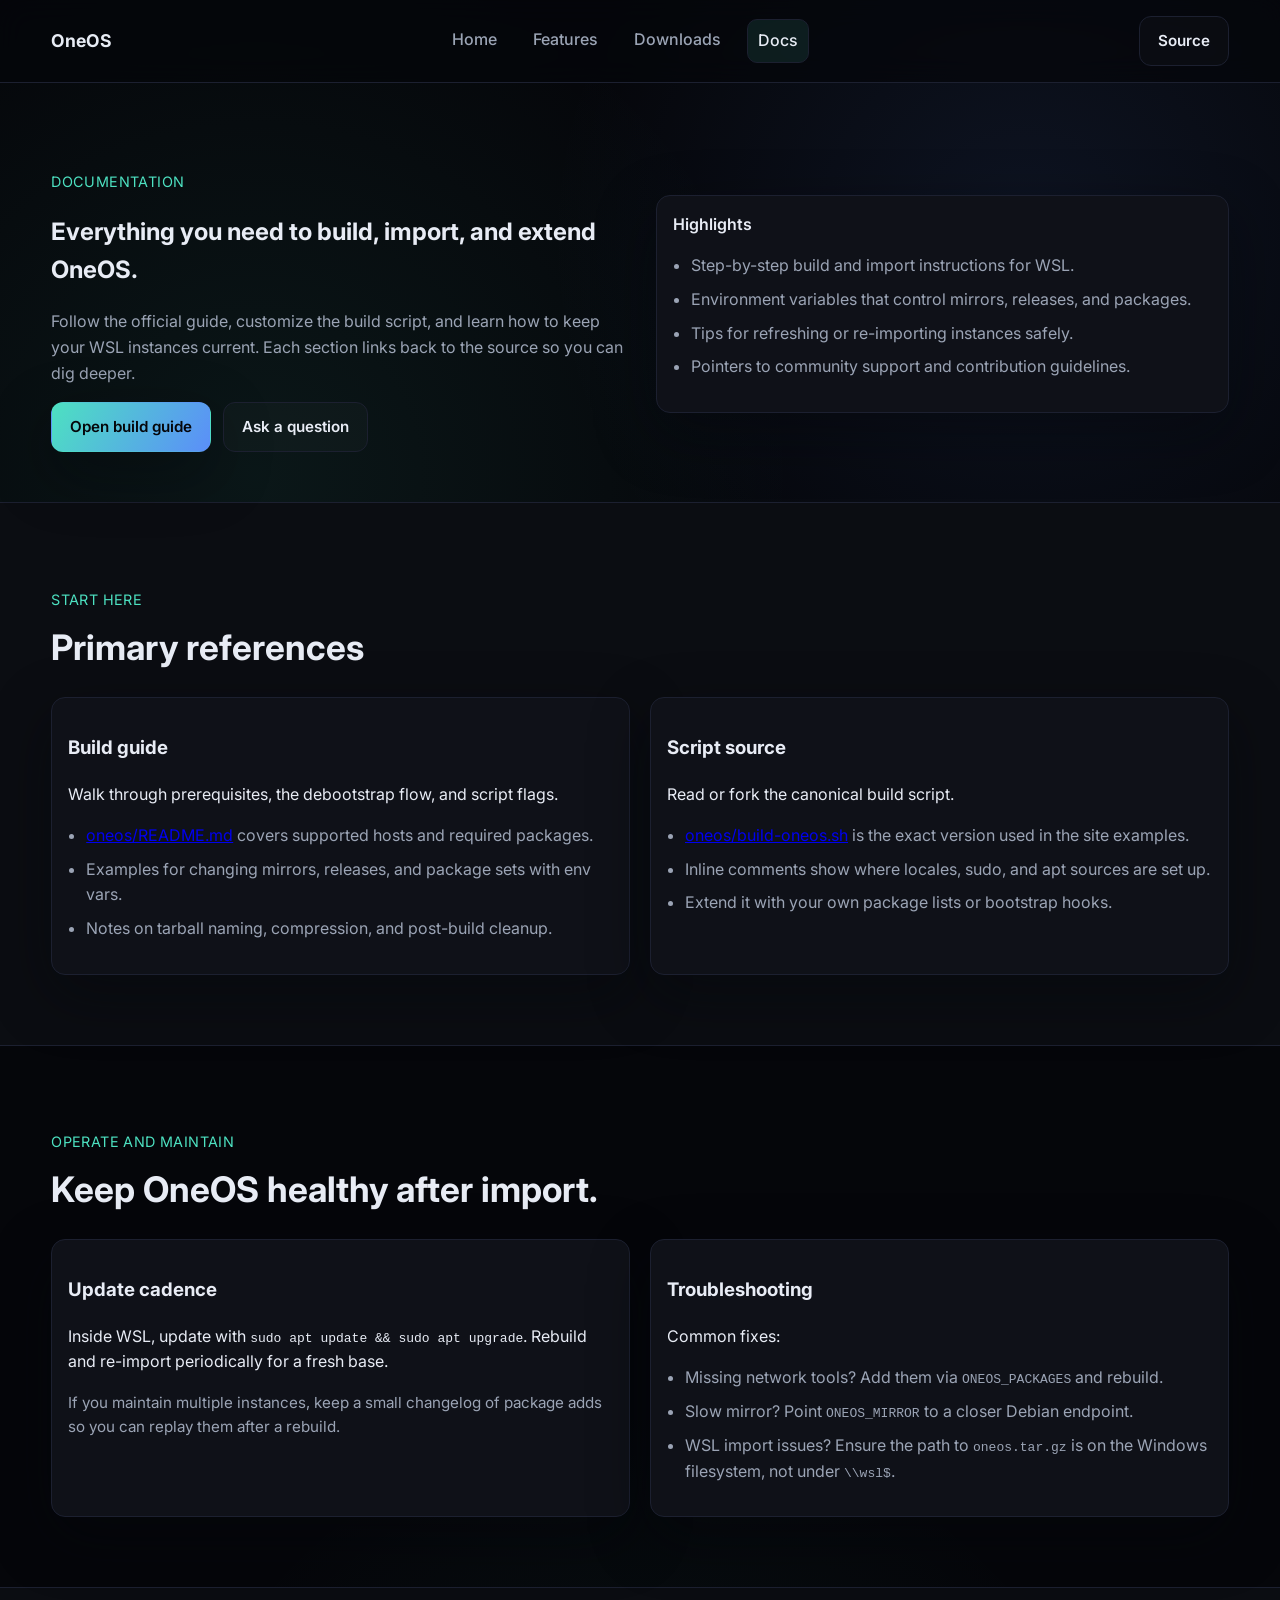
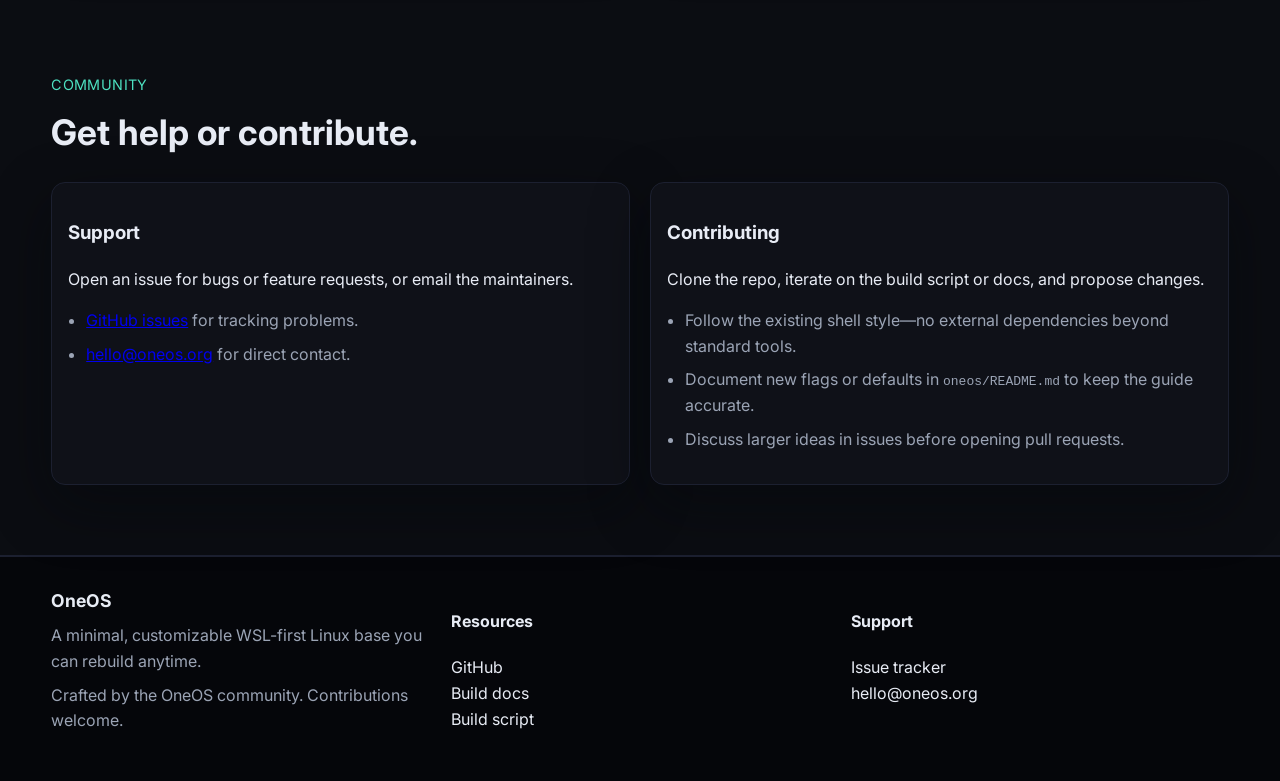
==== oneos-site/docs.html @ 5c3cef8f "Add downloads and docs pages to OneOS site" ====
<!DOCTYPE html>
<html lang="en">
<head>
  <meta charset="UTF-8">
  <meta name="viewport" content="width=device-width, initial-scale=1.0">
  <title>OneOS Documentation</title>
  <link rel="preconnect" href="https://fonts.googleapis.com">
  <link rel="preconnect" href="https://fonts.gstatic.com" crossorigin>
  <link href="https://fonts.googleapis.com/css2?family=Inter:wght@400;500;600;700&display=swap" rel="stylesheet">
  <link rel="stylesheet" href="styles.css">
</head>
<body>
  <header class="site-header">
    <div class="container header-inner">
      <div class="logo">OneOS</div>
      <nav class="nav">
        <a href="index.html">Home</a>
        <a href="index.html#features">Features</a>
        <a href="downloads.html">Downloads</a>
        <a class="active" href="docs.html">Docs</a>
      </nav>
      <a class="btn ghost" href="https://github.com/nutty-inc/oneos" target="_blank" rel="noreferrer">Source</a>
    </div>
  </header>

  <main>
    <section class="page-hero">
      <div class="container hero-grid">
        <div>
          <p class="eyebrow">Documentation</p>
          <h1>Everything you need to build, import, and extend OneOS.</h1>
          <p class="lede">Follow the official guide, customize the build script, and learn how to keep your WSL instances current. Each section links back to the source so you can dig deeper.</p>
          <div class="cta-row">
            <a class="btn primary" href="oneos/README.md">Open build guide</a>
            <a class="btn ghost" href="https://github.com/nutty-inc/oneos/issues" target="_blank" rel="noreferrer">Ask a question</a>
          </div>
        </div>
        <div class="card">
          <div class="card-header">Highlights</div>
          <ul class="bullet-list">
            <li>Step-by-step build and import instructions for WSL.</li>
            <li>Environment variables that control mirrors, releases, and packages.</li>
            <li>Tips for refreshing or re-importing instances safely.</li>
            <li>Pointers to community support and contribution guidelines.</li>
          </ul>
        </div>
      </div>
    </section>

    <section class="section muted">
      <div class="container">
        <div class="section-heading">
          <p class="eyebrow">Start here</p>
          <h2>Primary references</h2>
        </div>
        <div class="grid two-col">
          <div class="card">
            <h3>Build guide</h3>
            <p>Walk through prerequisites, the debootstrap flow, and script flags.</p>
            <ul class="bullet-list">
              <li><a href="oneos/README.md">oneos/README.md</a> covers supported hosts and required packages.</li>
              <li>Examples for changing mirrors, releases, and package sets with env vars.</li>
              <li>Notes on tarball naming, compression, and post-build cleanup.</li>
            </ul>
          </div>
          <div class="card">
            <h3>Script source</h3>
            <p>Read or fork the canonical build script.</p>
            <ul class="bullet-list">
              <li><a href="oneos/build-oneos.sh">oneos/build-oneos.sh</a> is the exact version used in the site examples.</li>
              <li>Inline comments show where locales, sudo, and apt sources are set up.</li>
              <li>Extend it with your own package lists or bootstrap hooks.</li>
            </ul>
          </div>
        </div>
      </div>
    </section>

    <section class="section">
      <div class="container">
        <div class="section-heading">
          <p class="eyebrow">Operate and maintain</p>
          <h2>Keep OneOS healthy after import.</h2>
        </div>
        <div class="grid two-col">
          <div class="card">
            <h3>Update cadence</h3>
            <p>Inside WSL, update with <code>sudo apt update && sudo apt upgrade</code>. Rebuild and re-import periodically for a fresh base.</p>
            <p class="meta">If you maintain multiple instances, keep a small changelog of package adds so you can replay them after a rebuild.</p>
          </div>
          <div class="card">
            <h3>Troubleshooting</h3>
            <p>Common fixes:</p>
            <ul class="bullet-list">
              <li>Missing network tools? Add them via <code>ONEOS_PACKAGES</code> and rebuild.</li>
              <li>Slow mirror? Point <code>ONEOS_MIRROR</code> to a closer Debian endpoint.</li>
              <li>WSL import issues? Ensure the path to <code>oneos.tar.gz</code> is on the Windows filesystem, not under <code>\\wsl$</code>.</li>
            </ul>
          </div>
        </div>
      </div>
    </section>

    <section class="section muted">
      <div class="container">
        <div class="section-heading">
          <p class="eyebrow">Community</p>
          <h2>Get help or contribute.</h2>
        </div>
        <div class="grid two-col">
          <div class="card">
            <h3>Support</h3>
            <p>Open an issue for bugs or feature requests, or email the maintainers.</p>
            <ul class="bullet-list">
              <li><a href="https://github.com/nutty-inc/oneos/issues">GitHub issues</a> for tracking problems.</li>
              <li><a href="mailto:hello@oneos.org">hello@oneos.org</a> for direct contact.</li>
            </ul>
          </div>
          <div class="card">
            <h3>Contributing</h3>
            <p>Clone the repo, iterate on the build script or docs, and propose changes.</p>
            <ul class="bullet-list">
              <li>Follow the existing shell style—no external dependencies beyond standard tools.</li>
              <li>Document new flags or defaults in <code>oneos/README.md</code> to keep the guide accurate.</li>
              <li>Discuss larger ideas in issues before opening pull requests.</li>
            </ul>
          </div>
        </div>
      </div>
    </section>
  </main>

  <footer class="footer">
    <div class="container footer-grid">
      <div>
        <div class="logo">OneOS</div>
        <p class="footer-text">A minimal, customizable WSL-first Linux base you can rebuild anytime.</p>
        <p class="footer-text">Crafted by the OneOS community. Contributions welcome.</p>
      </div>
      <div>
        <h4>Resources</h4>
        <ul class="link-list">
          <li><a href="https://github.com/nutty-inc/oneos">GitHub</a></li>
          <li><a href="oneos/README.md">Build docs</a></li>
          <li><a href="oneos/build-oneos.sh">Build script</a></li>
        </ul>
      </div>
      <div>
        <h4>Support</h4>
        <ul class="link-list">
          <li><a href="https://github.com/nutty-inc/oneos/issues">Issue tracker</a></li>
          <li><a href="mailto:hello@oneos.org">hello@oneos.org</a></li>
        </ul>
      </div>
    </div>
  </footer>
</body>
</html>
---- oneos-site/styles.css ----
:root {
  --bg: #05060a;
  --bg-muted: #0b0d12;
  --card: #0f1118;
  --text: #e8ecf5;
  --muted: #9ba4b5;
  --accent: #4de1c1;
  --accent-2: #5b8ef9;
  --border: #1c2030;
  --shadow: 0 20px 60px rgba(5, 6, 10, 0.45);
  --radius: 14px;
  font-family: 'Inter', system-ui, -apple-system, BlinkMacSystemFont, 'Segoe UI', sans-serif;
}

* {
  box-sizing: border-box;
}

body {
  margin: 0;
  background: radial-gradient(circle at 20% 20%, rgba(77, 225, 193, 0.08), transparent 25%),
    radial-gradient(circle at 80% 10%, rgba(91, 142, 249, 0.10), transparent 20%),
    radial-gradient(circle at 50% 80%, rgba(77, 225, 193, 0.06), transparent 25%),
    var(--bg);
  color: var(--text);
  line-height: 1.6;
  min-height: 100vh;
}

.container {
  width: min(1200px, 92vw);
  margin: 0 auto;
}

.site-header {
  position: sticky;
  top: 0;
  z-index: 10;
  backdrop-filter: blur(14px);
  background: rgba(5, 6, 10, 0.7);
  border-bottom: 1px solid var(--border);
}

.header-inner {
  display: flex;
  align-items: center;
  justify-content: space-between;
  padding: 16px 0;
}

.logo {
  font-weight: 700;
  letter-spacing: 0.4px;
  font-size: 1.1rem;
}

.nav {
  display: flex;
  gap: 16px;
}

.nav a {
  color: var(--muted);
  text-decoration: none;
  font-weight: 500;
  padding: 8px 10px;
  border-radius: 10px;
  transition: color 0.2s ease, background 0.2s ease;
}

.nav a.active {
  color: var(--text);
  background: rgba(77, 225, 193, 0.10);
  border: 1px solid var(--border);
}

.nav a:hover {
  color: var(--text);
  background: rgba(77, 225, 193, 0.08);
}

.btn {
  display: inline-flex;
  align-items: center;
  gap: 8px;
  padding: 12px 18px;
  border-radius: 12px;
  text-decoration: none;
  font-weight: 600;
  font-size: 0.95rem;
  border: 1px solid transparent;
}

.btn.primary {
  background: linear-gradient(120deg, var(--accent), var(--accent-2));
  color: #05060a;
  box-shadow: var(--shadow);
}

.btn.ghost {
  color: var(--text);
  border-color: var(--border);
  background: rgba(255, 255, 255, 0.02);
}

.hero {
  padding: 72px 0 60px;
}

.page-hero {
  padding: 72px 0 50px;
}

.page-hero.muted {
  background: var(--bg-muted);
  border-bottom: 1px solid var(--border);
}

.hero-grid {
  display: grid;
  grid-template-columns: repeat(auto-fit, minmax(320px, 1fr));
  gap: 32px;
  align-items: center;
}

.hero h1 {
  font-size: clamp(1.9rem, 4vw, 2.8rem);
  line-height: 1.2;
  margin: 12px 0 12px;
}

.lede {
  color: var(--muted);
  max-width: 640px;
}

.eyebrow {
  font-size: 0.9rem;
  letter-spacing: 0.4px;
  text-transform: uppercase;
  color: var(--accent);
  margin-bottom: 4px;
}

.meta {
  color: var(--muted);
  margin-top: 10px;
  font-size: 0.95rem;
}

.cta-row {
  display: flex;
  flex-wrap: wrap;
  gap: 12px;
  margin-top: 16px;
}

.card {
  background: var(--card);
  border: 1px solid var(--border);
  padding: 16px;
  border-radius: var(--radius);
  box-shadow: var(--shadow);
}

.card-header {
  font-weight: 600;
  margin-bottom: 12px;
}

.card-footer {
  color: var(--muted);
  margin-top: 10px;
  font-size: 0.95rem;
}

.code-block {
  background: #0a0c11;
  border: 1px solid var(--border);
  border-radius: 12px;
  padding: 14px;
  color: #e3e9f2;
  overflow-x: auto;
  line-height: 1.5;
  font-family: 'JetBrains Mono', 'SFMono-Regular', Menlo, Consolas, monospace;
  margin: 0;
}

.section {
  padding: 70px 0;
}

.section.muted {
  background: var(--bg-muted);
  border-block: 1px solid var(--border);
}

.section-heading h2 {
  margin: 8px 0 10px;
  font-size: clamp(1.6rem, 3vw, 2.2rem);
}

.grid.features {
  display: grid;
  grid-template-columns: repeat(auto-fit, minmax(240px, 1fr));
  gap: 18px;
  margin-top: 26px;
}

.feature {
  background: var(--card);
  border: 1px solid var(--border);
  padding: 18px;
  border-radius: var(--radius);
  box-shadow: var(--shadow);
}

.icon {
  width: 34px;
  height: 34px;
  display: inline-flex;
  align-items: center;
  justify-content: center;
  border-radius: 12px;
  background: rgba(77, 225, 193, 0.12);
  margin-bottom: 10px;
  font-size: 1.1rem;
}

.steps {
  display: grid;
  gap: 16px;
  margin-top: 24px;
}

.step {
  display: grid;
  grid-template-columns: auto 1fr;
  gap: 14px;
  background: var(--card);
  border: 1px solid var(--border);
  padding: 14px 16px;
  border-radius: var(--radius);
  align-items: start;
  box-shadow: var(--shadow);
}

.step-number {
  width: 36px;
  height: 36px;
  border-radius: 10px;
  background: rgba(91, 142, 249, 0.18);
  color: var(--text);
  display: grid;
  place-items: center;
  font-weight: 700;
}

.grid.two-col {
  display: grid;
  grid-template-columns: repeat(auto-fit, minmax(280px, 1fr));
  gap: 20px;
  margin-top: 22px;
}

.bullet-list {
  padding-left: 18px;
  color: var(--muted);
}

.bullet-list li {
  margin-bottom: 8px;
}

.callout {
  background: linear-gradient(135deg, rgba(91, 142, 249, 0.08), rgba(77, 225, 193, 0.05));
  border: 1px solid var(--border);
  border-radius: var(--radius);
  padding: 18px;
  box-shadow: var(--shadow);
}

.faq {
  display: grid;
  gap: 12px;
}

.faq details {
  background: var(--card);
  border: 1px solid var(--border);
  border-radius: var(--radius);
  padding: 12px 14px;
  box-shadow: var(--shadow);
}

.faq summary {
  font-weight: 600;
  cursor: pointer;
}

.footer {
  background: #05060a;
  border-top: 1px solid var(--border);
  padding: 30px 0 40px;
}

.footer-grid {
  display: grid;
  grid-template-columns: repeat(auto-fit, minmax(220px, 1fr));
  gap: 22px;
}

.footer-text {
  color: var(--muted);
  margin: 8px 0;
}

.link-list {
  list-style: none;
  padding: 0;
  margin: 0;
}

.link-list a {
  color: var(--text);
  text-decoration: none;
}

.link-list a:hover {
  color: var(--accent);
}

@media (max-width: 640px) {
  .header-inner {
    gap: 12px;
  }

  .nav {
    gap: 10px;
  }

  .cta-row {
    flex-direction: column;
    align-items: stretch;
  }
}
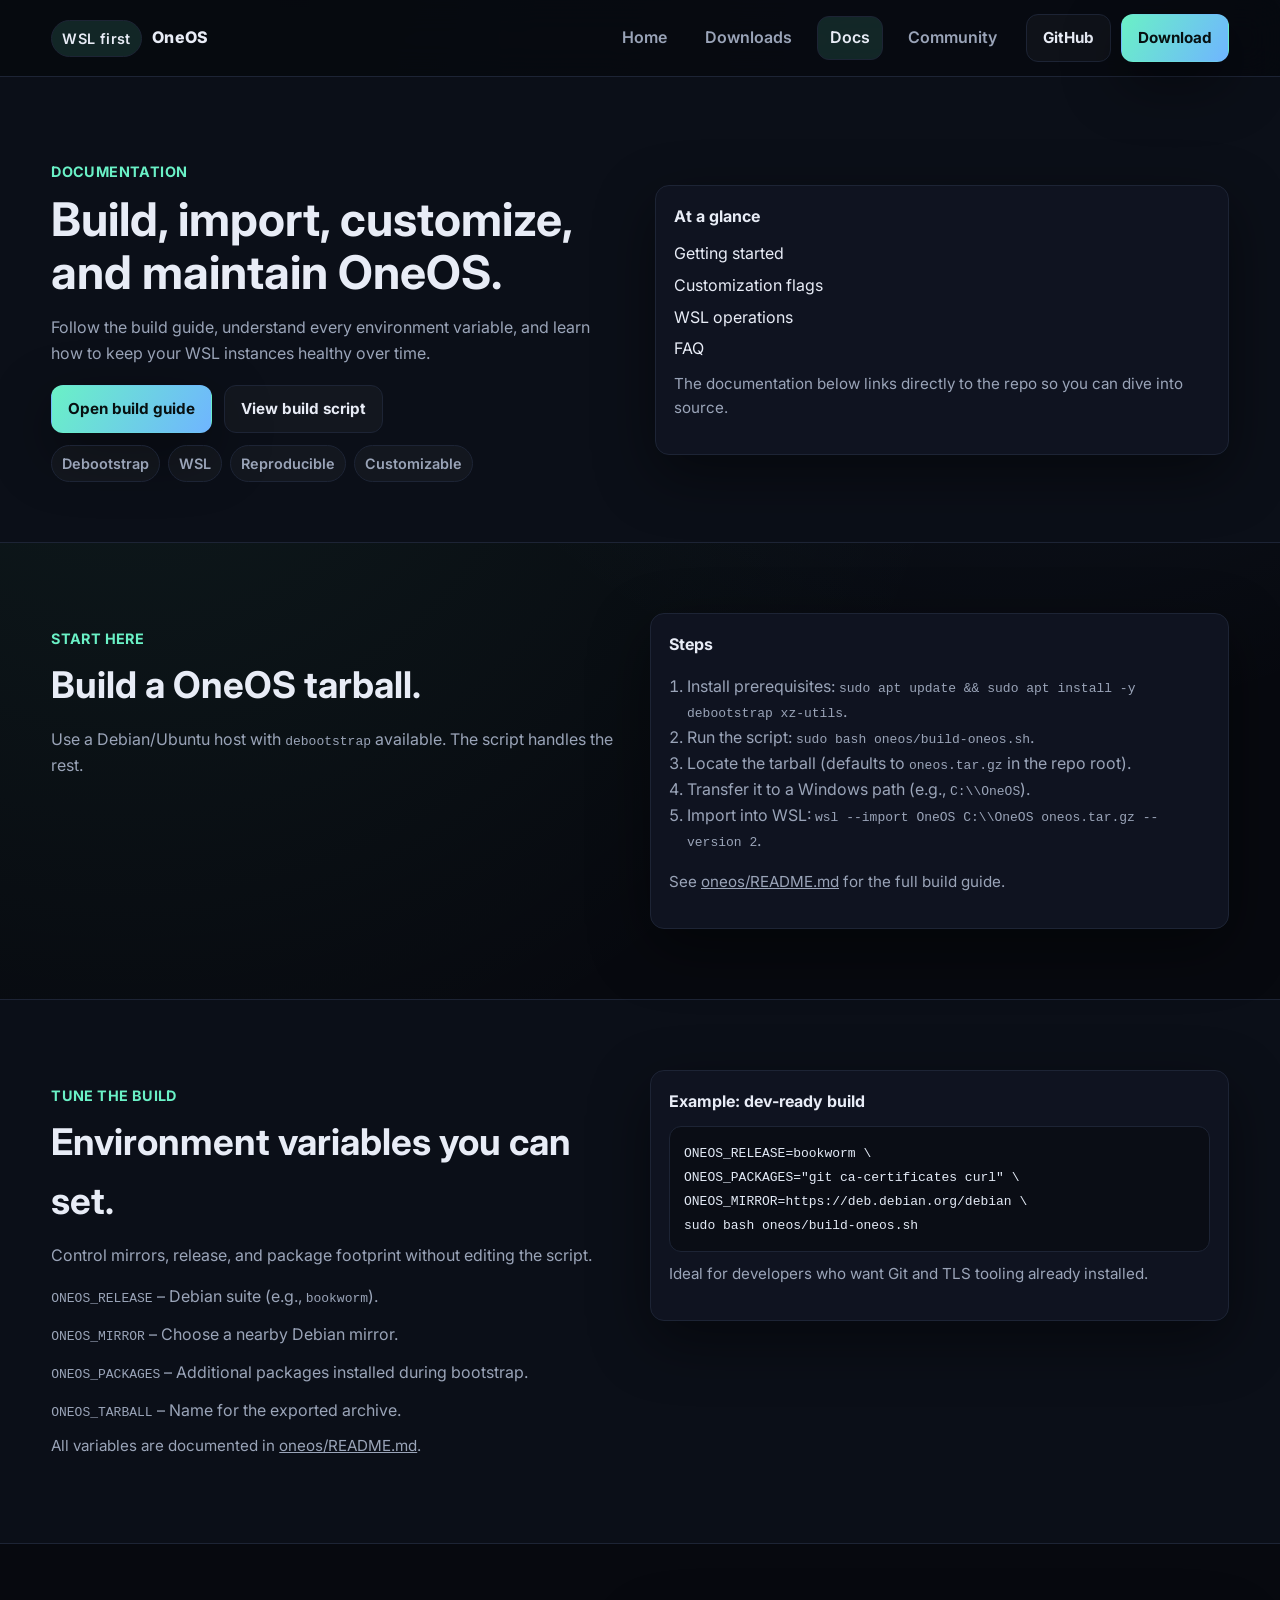
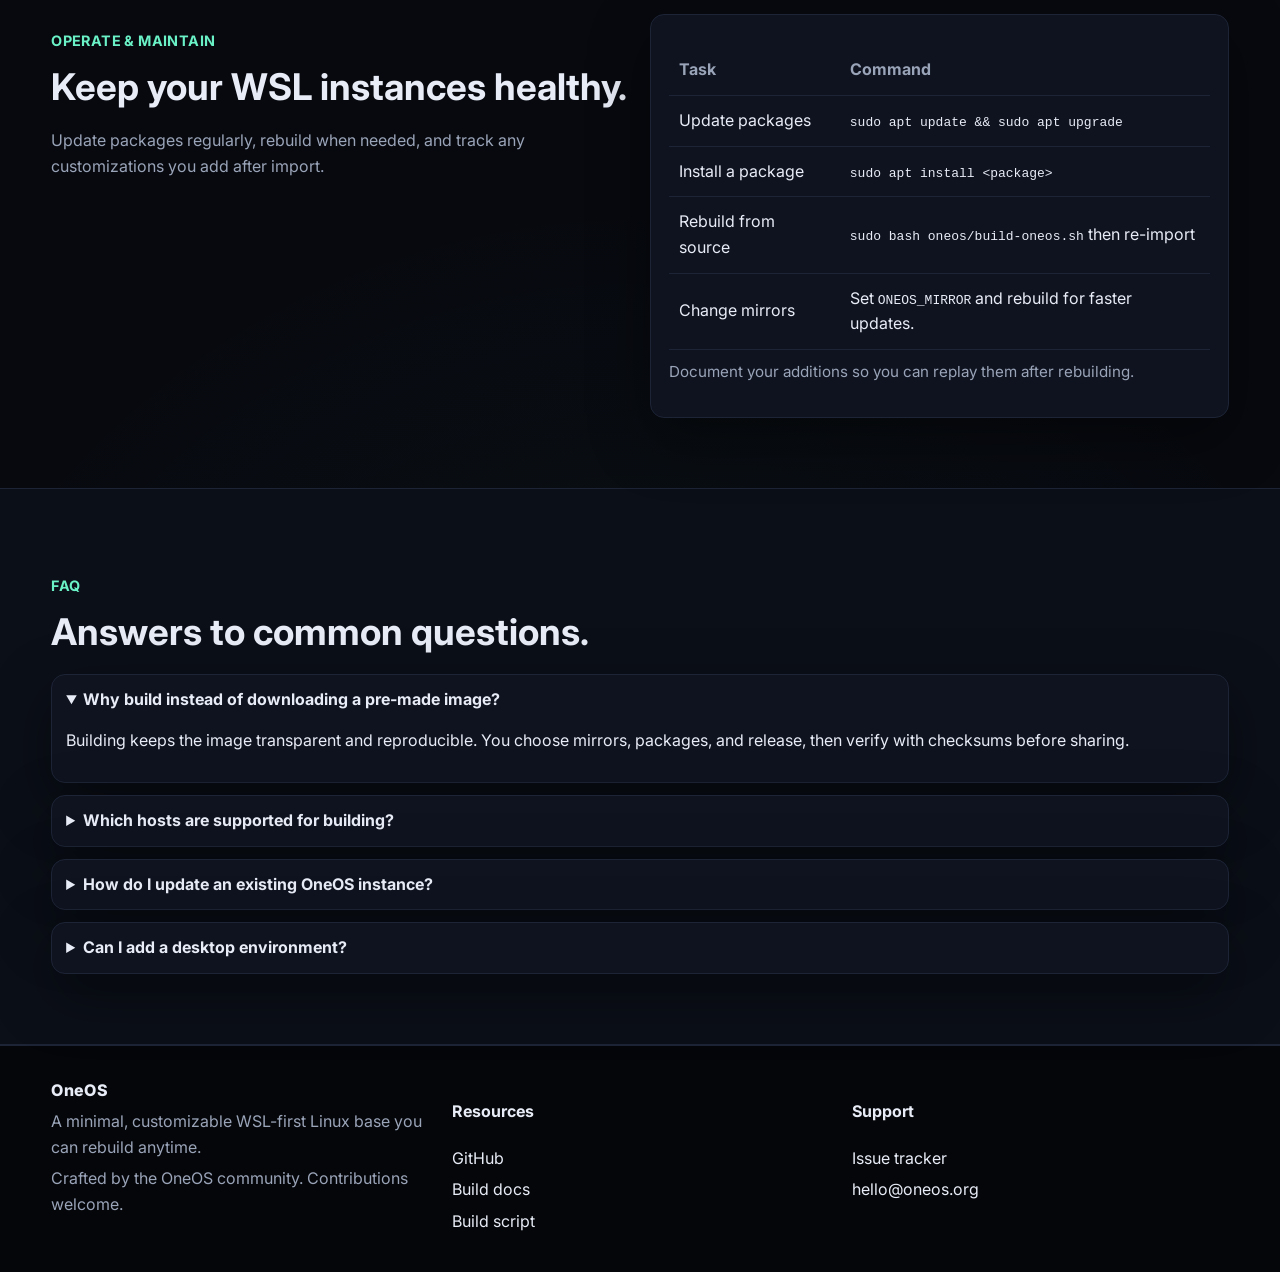
==== commit aa32fcfa: "Build full OneOS website experience" ====
--- a/oneos-site/docs.html
+++ b/oneos-site/docs.html
@@ -6,20 +6,27 @@
   <title>OneOS Documentation</title>
   <link rel="preconnect" href="https://fonts.googleapis.com">
   <link rel="preconnect" href="https://fonts.gstatic.com" crossorigin>
-  <link href="https://fonts.googleapis.com/css2?family=Inter:wght@400;500;600;700&display=swap" rel="stylesheet">
+  <link href="https://fonts.googleapis.com/css2?family=Inter:wght@400;500;600;700;800&display=swap" rel="stylesheet">
   <link rel="stylesheet" href="styles.css">
 </head>
-<body>
+<body data-page="docs">
   <header class="site-header">
     <div class="container header-inner">
-      <div class="logo">OneOS</div>
+      <div class="brand">
+        <span class="badge">WSL first</span>
+        <span>OneOS</span>
+      </div>
       <nav class="nav">
-        <a href="index.html">Home</a>
-        <a href="index.html#features">Features</a>
-        <a href="downloads.html">Downloads</a>
-        <a class="active" href="docs.html">Docs</a>
+        <a data-nav="home" href="index.html">Home</a>
+        <a data-nav="downloads" href="downloads.html">Downloads</a>
+        <a data-nav="docs" href="docs.html">Docs</a>
+        <a data-nav="community" href="index.html#community">Community</a>
       </nav>
-      <a class="btn ghost" href="https://github.com/nutty-inc/oneos" target="_blank" rel="noreferrer">Source</a>
+      <div class="nav-actions">
+        <a class="btn secondary" href="https://github.com/nutty-inc/oneos" target="_blank" rel="noreferrer">GitHub</a>
+        <a class="btn primary" href="downloads.html">Download</a>
+      </div>
+      <button class="mobile-toggle" aria-label="Toggle navigation">☰</button>
     </div>
   </header>
 
@@ -28,103 +35,142 @@
       <div class="container hero-grid">
         <div>
           <p class="eyebrow">Documentation</p>
-          <h1>Everything you need to build, import, and extend OneOS.</h1>
-          <p class="lede">Follow the official guide, customize the build script, and learn how to keep your WSL instances current. Each section links back to the source so you can dig deeper.</p>
+          <h1>Build, import, customize, and maintain OneOS.</h1>
+          <p class="lede">Follow the build guide, understand every environment variable, and learn how to keep your WSL instances healthy over time.</p>
           <div class="cta-row">
             <a class="btn primary" href="oneos/README.md">Open build guide</a>
-            <a class="btn ghost" href="https://github.com/nutty-inc/oneos/issues" target="_blank" rel="noreferrer">Ask a question</a>
+            <a class="btn secondary" href="oneos/build-oneos.sh">View build script</a>
           </div>
-        </div>
-        <div class="card">
-          <div class="card-header">Highlights</div>
-          <ul class="bullet-list">
-            <li>Step-by-step build and import instructions for WSL.</li>
-            <li>Environment variables that control mirrors, releases, and packages.</li>
-            <li>Tips for refreshing or re-importing instances safely.</li>
-            <li>Pointers to community support and contribution guidelines.</li>
+          <div class="tag-list">
+            <span class="tag">Debootstrap</span>
+            <span class="tag">WSL</span>
+            <span class="tag">Reproducible</span>
+            <span class="tag">Customizable</span>
+          </div>
+        </div>
+        <div class="card">
+          <div class="card-header">At a glance</div>
+          <ul class="link-list">
+            <li><a href="#getting-started">Getting started</a></li>
+            <li><a href="#customization">Customization flags</a></li>
+            <li><a href="#wsl">WSL operations</a></li>
+            <li><a href="#faq">FAQ</a></li>
           </ul>
-        </div>
-      </div>
-    </section>
-
-    <section class="section muted">
+          <p class="meta">The documentation below links directly to the repo so you can dive into source.</p>
+        </div>
+      </div>
+    </section>
+
+    <section class="section" id="getting-started">
+      <div class="container split-grid">
+        <div class="section-heading">
+          <p class="eyebrow">Start here</p>
+          <h2>Build a OneOS tarball.</h2>
+          <p class="lede">Use a Debian/Ubuntu host with <code>debootstrap</code> available. The script handles the rest.</p>
+        </div>
+        <div class="card">
+          <div class="card-header">Steps</div>
+          <ol class="list-muted">
+            <li>Install prerequisites: <code>sudo apt update && sudo apt install -y debootstrap xz-utils</code>.</li>
+            <li>Run the script: <code>sudo bash oneos/build-oneos.sh</code>.</li>
+            <li>Locate the tarball (defaults to <code>oneos.tar.gz</code> in the repo root).</li>
+            <li>Transfer it to a Windows path (e.g., <code>C:\\OneOS</code>).</li>
+            <li>Import into WSL: <code>wsl --import OneOS C:\\OneOS oneos.tar.gz --version 2</code>.</li>
+          </ol>
+          <p class="meta">See <a href="oneos/README.md">oneos/README.md</a> for the full build guide.</p>
+        </div>
+      </div>
+    </section>
+
+    <section class="section alt" id="customization">
+      <div class="container split-grid">
+        <div>
+          <div class="section-heading">
+            <p class="eyebrow">Tune the build</p>
+            <h2>Environment variables you can set.</h2>
+            <p class="lede">Control mirrors, release, and package footprint without editing the script.</p>
+          </div>
+          <ul class="list-inline">
+            <li><code>ONEOS_RELEASE</code> – Debian suite (e.g., <code>bookworm</code>).</li>
+            <li><code>ONEOS_MIRROR</code> – Choose a nearby Debian mirror.</li>
+            <li><code>ONEOS_PACKAGES</code> – Additional packages installed during bootstrap.</li>
+            <li><code>ONEOS_TARBALL</code> – Name for the exported archive.</li>
+          </ul>
+          <p class="meta">All variables are documented in <a href="oneos/README.md">oneos/README.md</a>.</p>
+        </div>
+        <div class="card">
+          <div class="card-header">Example: dev-ready build</div>
+          <pre class="code-block"><code>ONEOS_RELEASE=bookworm \
+ONEOS_PACKAGES="git ca-certificates curl" \
+ONEOS_MIRROR=https://deb.debian.org/debian \
+sudo bash oneos/build-oneos.sh</code></pre>
+          <p class="meta">Ideal for developers who want Git and TLS tooling already installed.</p>
+        </div>
+      </div>
+    </section>
+
+    <section class="section" id="wsl">
+      <div class="container split-grid">
+        <div class="section-heading">
+          <p class="eyebrow">Operate &amp; maintain</p>
+          <h2>Keep your WSL instances healthy.</h2>
+          <p class="lede">Update packages regularly, rebuild when needed, and track any customizations you add after import.</p>
+        </div>
+        <div class="card">
+          <table class="table">
+            <thead>
+              <tr>
+                <th>Task</th>
+                <th>Command</th>
+              </tr>
+            </thead>
+            <tbody>
+              <tr>
+                <td>Update packages</td>
+                <td><code>sudo apt update && sudo apt upgrade</code></td>
+              </tr>
+              <tr>
+                <td>Install a package</td>
+                <td><code>sudo apt install &lt;package&gt;</code></td>
+              </tr>
+              <tr>
+                <td>Rebuild from source</td>
+                <td><code>sudo bash oneos/build-oneos.sh</code> then re-import</td>
+              </tr>
+              <tr>
+                <td>Change mirrors</td>
+                <td>Set <code>ONEOS_MIRROR</code> and rebuild for faster updates.</td>
+              </tr>
+            </tbody>
+          </table>
+          <p class="meta">Document your additions so you can replay them after rebuilding.</p>
+        </div>
+      </div>
+    </section>
+
+    <section class="section alt" id="faq">
       <div class="container">
         <div class="section-heading">
-          <p class="eyebrow">Start here</p>
-          <h2>Primary references</h2>
-        </div>
-        <div class="grid two-col">
-          <div class="card">
-            <h3>Build guide</h3>
-            <p>Walk through prerequisites, the debootstrap flow, and script flags.</p>
-            <ul class="bullet-list">
-              <li><a href="oneos/README.md">oneos/README.md</a> covers supported hosts and required packages.</li>
-              <li>Examples for changing mirrors, releases, and package sets with env vars.</li>
-              <li>Notes on tarball naming, compression, and post-build cleanup.</li>
-            </ul>
-          </div>
-          <div class="card">
-            <h3>Script source</h3>
-            <p>Read or fork the canonical build script.</p>
-            <ul class="bullet-list">
-              <li><a href="oneos/build-oneos.sh">oneos/build-oneos.sh</a> is the exact version used in the site examples.</li>
-              <li>Inline comments show where locales, sudo, and apt sources are set up.</li>
-              <li>Extend it with your own package lists or bootstrap hooks.</li>
-            </ul>
-          </div>
-        </div>
-      </div>
-    </section>
-
-    <section class="section">
-      <div class="container">
-        <div class="section-heading">
-          <p class="eyebrow">Operate and maintain</p>
-          <h2>Keep OneOS healthy after import.</h2>
-        </div>
-        <div class="grid two-col">
-          <div class="card">
-            <h3>Update cadence</h3>
-            <p>Inside WSL, update with <code>sudo apt update && sudo apt upgrade</code>. Rebuild and re-import periodically for a fresh base.</p>
-            <p class="meta">If you maintain multiple instances, keep a small changelog of package adds so you can replay them after a rebuild.</p>
-          </div>
-          <div class="card">
-            <h3>Troubleshooting</h3>
-            <p>Common fixes:</p>
-            <ul class="bullet-list">
-              <li>Missing network tools? Add them via <code>ONEOS_PACKAGES</code> and rebuild.</li>
-              <li>Slow mirror? Point <code>ONEOS_MIRROR</code> to a closer Debian endpoint.</li>
-              <li>WSL import issues? Ensure the path to <code>oneos.tar.gz</code> is on the Windows filesystem, not under <code>\\wsl$</code>.</li>
-            </ul>
-          </div>
-        </div>
-      </div>
-    </section>
-
-    <section class="section muted">
-      <div class="container">
-        <div class="section-heading">
-          <p class="eyebrow">Community</p>
-          <h2>Get help or contribute.</h2>
-        </div>
-        <div class="grid two-col">
-          <div class="card">
-            <h3>Support</h3>
-            <p>Open an issue for bugs or feature requests, or email the maintainers.</p>
-            <ul class="bullet-list">
-              <li><a href="https://github.com/nutty-inc/oneos/issues">GitHub issues</a> for tracking problems.</li>
-              <li><a href="mailto:hello@oneos.org">hello@oneos.org</a> for direct contact.</li>
-            </ul>
-          </div>
-          <div class="card">
-            <h3>Contributing</h3>
-            <p>Clone the repo, iterate on the build script or docs, and propose changes.</p>
-            <ul class="bullet-list">
-              <li>Follow the existing shell style—no external dependencies beyond standard tools.</li>
-              <li>Document new flags or defaults in <code>oneos/README.md</code> to keep the guide accurate.</li>
-              <li>Discuss larger ideas in issues before opening pull requests.</li>
-            </ul>
-          </div>
+          <p class="eyebrow">FAQ</p>
+          <h2>Answers to common questions.</h2>
+        </div>
+        <div class="faq">
+          <details open>
+            <summary>Why build instead of downloading a pre-made image?</summary>
+            <p>Building keeps the image transparent and reproducible. You choose mirrors, packages, and release, then verify with checksums before sharing.</p>
+          </details>
+          <details>
+            <summary>Which hosts are supported for building?</summary>
+            <p>Use Debian or Ubuntu hosts with <code>debootstrap</code> available. Other distributions can work if <code>debootstrap</code> is installed and configured.</p>
+          </details>
+          <details>
+            <summary>How do I update an existing OneOS instance?</summary>
+            <p>Inside WSL, run <code>sudo apt update && sudo apt upgrade</code>. For a fresh base, rebuild the tarball and re-import.</p>
+          </details>
+          <details>
+            <summary>Can I add a desktop environment?</summary>
+            <p>OneOS targets terminal-centric workflows. You can install GUI components after import, but the base image stays minimal to keep WSL fast.</p>
+          </details>
         </div>
       </div>
     </section>
@@ -133,9 +179,9 @@
   <footer class="footer">
     <div class="container footer-grid">
       <div>
-        <div class="logo">OneOS</div>
-        <p class="footer-text">A minimal, customizable WSL-first Linux base you can rebuild anytime.</p>
-        <p class="footer-text">Crafted by the OneOS community. Contributions welcome.</p>
+        <div class="brand">OneOS</div>
+        <p>A minimal, customizable WSL-first Linux base you can rebuild anytime.</p>
+        <p>Crafted by the OneOS community. Contributions welcome.</p>
       </div>
       <div>
         <h4>Resources</h4>
@@ -154,5 +200,6 @@
       </div>
     </div>
   </footer>
+  <script src="script.js"></script>
 </body>
 </html>
--- a/oneos-site/styles.css
+++ b/oneos-site/styles.css
@@ -1,15 +1,17 @@
 :root {
-  --bg: #05060a;
-  --bg-muted: #0b0d12;
-  --card: #0f1118;
-  --text: #e8ecf5;
-  --muted: #9ba4b5;
-  --accent: #4de1c1;
-  --accent-2: #5b8ef9;
-  --border: #1c2030;
-  --shadow: 0 20px 60px rgba(5, 6, 10, 0.45);
+  --bg: #07090f;
+  --bg-alt: #0b0f18;
+  --panel: #0f1320;
+  --panel-soft: #11182a;
+  --border: #1d2435;
+  --text: #e8ecf6;
+  --muted: #9aa4b8;
+  --accent: #6af1c6;
+  --accent-2: #6fb5ff;
+  --accent-dark: #2aa884;
+  --shadow: 0 20px 60px rgba(0, 0, 0, 0.45);
   --radius: 14px;
-  font-family: 'Inter', system-ui, -apple-system, BlinkMacSystemFont, 'Segoe UI', sans-serif;
+  --font: 'Inter', system-ui, -apple-system, BlinkMacSystemFont, 'Segoe UI', sans-serif;
 }
 
 * {
@@ -18,17 +20,26 @@
 
 body {
   margin: 0;
-  background: radial-gradient(circle at 20% 20%, rgba(77, 225, 193, 0.08), transparent 25%),
-    radial-gradient(circle at 80% 10%, rgba(91, 142, 249, 0.10), transparent 20%),
-    radial-gradient(circle at 50% 80%, rgba(77, 225, 193, 0.06), transparent 25%),
+  min-height: 100vh;
+  font-family: var(--font);
+  background: radial-gradient(circle at 10% 10%, rgba(106, 241, 198, 0.08), transparent 30%),
+    radial-gradient(circle at 80% 0%, rgba(111, 181, 255, 0.10), transparent 24%),
+    radial-gradient(circle at 50% 90%, rgba(106, 241, 198, 0.05), transparent 30%),
     var(--bg);
   color: var(--text);
   line-height: 1.6;
-  min-height: 100vh;
+}
+
+a {
+  color: inherit;
+}
+
+a:hover {
+  color: var(--accent);
 }
 
 .container {
-  width: min(1200px, 92vw);
+  width: min(1180px, 92vw);
   margin: 0 auto;
 }
 
@@ -36,71 +47,107 @@
   position: sticky;
   top: 0;
   z-index: 10;
-  backdrop-filter: blur(14px);
-  background: rgba(5, 6, 10, 0.7);
+  backdrop-filter: blur(16px);
+  background: rgba(7, 9, 15, 0.85);
   border-bottom: 1px solid var(--border);
 }
 
 .header-inner {
-  display: flex;
-  align-items: center;
-  justify-content: space-between;
-  padding: 16px 0;
-}
-
-.logo {
-  font-weight: 700;
+  display: grid;
+  grid-template-columns: auto 1fr auto;
+  align-items: center;
+  gap: 16px;
+  padding: 14px 0;
+}
+
+.brand {
+  display: flex;
+  align-items: center;
+  gap: 10px;
+  font-weight: 800;
   letter-spacing: 0.4px;
-  font-size: 1.1rem;
+}
+
+.badge {
+  display: inline-flex;
+  align-items: center;
+  gap: 6px;
+  padding: 6px 10px;
+  border-radius: 999px;
+  background: rgba(106, 241, 198, 0.12);
+  border: 1px solid var(--border);
+  color: var(--text);
+  font-weight: 600;
+  font-size: 0.9rem;
 }
 
 .nav {
   display: flex;
-  gap: 16px;
+  align-items: center;
+  gap: 12px;
+  justify-content: flex-end;
 }
 
 .nav a {
-  color: var(--muted);
   text-decoration: none;
-  font-weight: 500;
-  padding: 8px 10px;
-  border-radius: 10px;
-  transition: color 0.2s ease, background 0.2s ease;
+  color: var(--muted);
+  padding: 8px 12px;
+  border-radius: 12px;
+  transition: color 0.2s ease, background 0.2s ease, border 0.2s ease;
+  border: 1px solid transparent;
+  font-weight: 600;
 }
 
 .nav a.active {
-  color: var(--text);
-  background: rgba(77, 225, 193, 0.10);
-  border: 1px solid var(--border);
+  background: rgba(106, 241, 198, 0.12);
+  color: var(--text);
+  border-color: var(--border);
 }
 
 .nav a:hover {
   color: var(--text);
-  background: rgba(77, 225, 193, 0.08);
+  background: rgba(111, 181, 255, 0.12);
+}
+
+.nav-actions {
+  display: flex;
+  gap: 10px;
 }
 
 .btn {
   display: inline-flex;
   align-items: center;
   gap: 8px;
-  padding: 12px 18px;
+  padding: 11px 16px;
   border-radius: 12px;
   text-decoration: none;
-  font-weight: 600;
+  font-weight: 700;
   font-size: 0.95rem;
   border: 1px solid transparent;
+  cursor: pointer;
+  transition: transform 0.15s ease, box-shadow 0.2s ease, background 0.2s ease, border 0.2s ease;
 }
 
 .btn.primary {
   background: linear-gradient(120deg, var(--accent), var(--accent-2));
-  color: #05060a;
+  color: #071011;
   box-shadow: var(--shadow);
 }
 
+.btn.secondary {
+  background: rgba(255, 255, 255, 0.03);
+  border: 1px solid var(--border);
+  color: var(--text);
+}
+
 .btn.ghost {
-  color: var(--text);
-  border-color: var(--border);
-  background: rgba(255, 255, 255, 0.02);
+  background: transparent;
+  color: var(--muted);
+  border: 1px solid var(--border);
+}
+
+.btn:hover {
+  transform: translateY(-2px);
 }
 
 .hero {
@@ -108,140 +155,178 @@
 }
 
 .page-hero {
-  padding: 72px 0 50px;
-}
-
-.page-hero.muted {
-  background: var(--bg-muted);
+  padding: 68px 0 48px;
+  background: var(--bg-alt);
   border-bottom: 1px solid var(--border);
 }
 
 .hero-grid {
   display: grid;
   grid-template-columns: repeat(auto-fit, minmax(320px, 1fr));
-  gap: 32px;
-  align-items: center;
-}
-
-.hero h1 {
-  font-size: clamp(1.9rem, 4vw, 2.8rem);
-  line-height: 1.2;
-  margin: 12px 0 12px;
-}
-
-.lede {
-  color: var(--muted);
-  max-width: 640px;
+  gap: 30px;
+  align-items: center;
+}
+
+h1 {
+  margin: 10px 0 12px;
+  font-size: clamp(2rem, 4vw, 2.9rem);
+  line-height: 1.15;
+}
+
+h2 {
+  margin: 6px 0 12px;
+  font-size: clamp(1.6rem, 3vw, 2.3rem);
+}
+
+h3 {
+  margin-top: 0;
+}
+
+p.lede {
+  color: var(--muted);
+  max-width: 720px;
+}
+
+.meta {
+  color: var(--muted);
+  font-size: 0.95rem;
+  margin-top: 10px;
 }
 
 .eyebrow {
-  font-size: 0.9rem;
   letter-spacing: 0.4px;
   text-transform: uppercase;
   color: var(--accent);
-  margin-bottom: 4px;
-}
-
-.meta {
-  color: var(--muted);
-  margin-top: 10px;
-  font-size: 0.95rem;
+  font-weight: 700;
+  font-size: 0.9rem;
+  margin-bottom: 6px;
 }
 
 .cta-row {
   display: flex;
   flex-wrap: wrap;
   gap: 12px;
-  margin-top: 16px;
+  margin-top: 18px;
 }
 
 .card {
-  background: var(--card);
-  border: 1px solid var(--border);
-  padding: 16px;
+  background: var(--panel);
+  border: 1px solid var(--border);
   border-radius: var(--radius);
+  padding: 18px;
   box-shadow: var(--shadow);
 }
 
 .card-header {
-  font-weight: 600;
+  font-weight: 700;
   margin-bottom: 12px;
 }
 
-.card-footer {
-  color: var(--muted);
-  margin-top: 10px;
-  font-size: 0.95rem;
+.card-subtitle {
+  color: var(--muted);
+  margin-top: -6px;
+  margin-bottom: 12px;
+}
+
+.card-grid {
+  display: grid;
+  grid-template-columns: repeat(auto-fit, minmax(260px, 1fr));
+  gap: 18px;
 }
 
 .code-block {
-  background: #0a0c11;
+  background: #0a0d15;
   border: 1px solid var(--border);
   border-radius: 12px;
   padding: 14px;
-  color: #e3e9f2;
+  color: #e3eaf6;
   overflow-x: auto;
   line-height: 1.5;
   font-family: 'JetBrains Mono', 'SFMono-Regular', Menlo, Consolas, monospace;
   margin: 0;
 }
 
+.tag-list {
+  display: flex;
+  flex-wrap: wrap;
+  gap: 8px;
+  margin: 12px 0;
+}
+
+.tag {
+  padding: 6px 10px;
+  border-radius: 999px;
+  border: 1px solid var(--border);
+  background: rgba(255, 255, 255, 0.03);
+  color: var(--muted);
+  font-weight: 600;
+  font-size: 0.9rem;
+}
+
 .section {
   padding: 70px 0;
 }
 
-.section.muted {
-  background: var(--bg-muted);
+.section.alt {
+  background: var(--bg-alt);
   border-block: 1px solid var(--border);
 }
 
-.section-heading h2 {
-  margin: 8px 0 10px;
-  font-size: clamp(1.6rem, 3vw, 2.2rem);
-}
-
-.grid.features {
+.section-heading {
+  max-width: 760px;
+}
+
+.section-heading p.lede {
+  margin-top: 6px;
+}
+
+.feature-grid {
   display: grid;
   grid-template-columns: repeat(auto-fit, minmax(240px, 1fr));
   gap: 18px;
-  margin-top: 26px;
+  margin-top: 24px;
 }
 
 .feature {
-  background: var(--card);
-  border: 1px solid var(--border);
   padding: 18px;
   border-radius: var(--radius);
+  background: var(--panel);
+  border: 1px solid var(--border);
   box-shadow: var(--shadow);
 }
 
 .icon {
-  width: 34px;
-  height: 34px;
+  width: 36px;
+  height: 36px;
   display: inline-flex;
   align-items: center;
   justify-content: center;
   border-radius: 12px;
-  background: rgba(77, 225, 193, 0.12);
-  margin-bottom: 10px;
-  font-size: 1.1rem;
-}
-
-.steps {
-  display: grid;
-  gap: 16px;
-  margin-top: 24px;
+  background: rgba(106, 241, 198, 0.12);
+  margin-bottom: 12px;
+  font-size: 1.15rem;
+}
+
+.split-grid {
+  display: grid;
+  grid-template-columns: repeat(auto-fit, minmax(300px, 1fr));
+  gap: 20px;
+  align-items: start;
+}
+
+.step-list {
+  display: grid;
+  gap: 14px;
 }
 
 .step {
   display: grid;
   grid-template-columns: auto 1fr;
   gap: 14px;
-  background: var(--card);
-  border: 1px solid var(--border);
   padding: 14px 16px;
   border-radius: var(--radius);
-  align-items: start;
+  border: 1px solid var(--border);
+  background: var(--panel);
   box-shadow: var(--shadow);
 }
 
@@ -249,98 +334,175 @@
   width: 36px;
   height: 36px;
   border-radius: 10px;
-  background: rgba(91, 142, 249, 0.18);
+  background: rgba(111, 181, 255, 0.20);
   color: var(--text);
   display: grid;
   place-items: center;
-  font-weight: 700;
-}
-
-.grid.two-col {
-  display: grid;
-  grid-template-columns: repeat(auto-fit, minmax(280px, 1fr));
-  gap: 20px;
-  margin-top: 22px;
-}
-
-.bullet-list {
+  font-weight: 800;
+}
+
+.list-muted {
+  color: var(--muted);
   padding-left: 18px;
-  color: var(--muted);
-}
-
-.bullet-list li {
-  margin-bottom: 8px;
 }
 
 .callout {
-  background: linear-gradient(135deg, rgba(91, 142, 249, 0.08), rgba(77, 225, 193, 0.05));
-  border: 1px solid var(--border);
   border-radius: var(--radius);
   padding: 18px;
+  border: 1px solid var(--border);
+  background: linear-gradient(135deg, rgba(111, 181, 255, 0.08), rgba(106, 241, 198, 0.08));
   box-shadow: var(--shadow);
 }
 
+.table {
+  width: 100%;
+  border-collapse: collapse;
+  margin-top: 12px;
+}
+
+.table th,
+.table td {
+  text-align: left;
+  padding: 12px 10px;
+  border-bottom: 1px solid var(--border);
+  color: var(--text);
+}
+
+.table th {
+  color: var(--muted);
+  font-weight: 700;
+}
+
 .faq {
   display: grid;
   gap: 12px;
 }
 
 .faq details {
-  background: var(--card);
-  border: 1px solid var(--border);
   border-radius: var(--radius);
+  border: 1px solid var(--border);
   padding: 12px 14px;
+  background: var(--panel);
   box-shadow: var(--shadow);
 }
 
 .faq summary {
-  font-weight: 600;
   cursor: pointer;
+  font-weight: 700;
 }
 
 .footer {
   background: #05060a;
   border-top: 1px solid var(--border);
-  padding: 30px 0 40px;
+  padding: 32px 0 40px;
 }
 
 .footer-grid {
   display: grid;
-  grid-template-columns: repeat(auto-fit, minmax(220px, 1fr));
-  gap: 22px;
-}
-
-.footer-text {
-  color: var(--muted);
-  margin: 8px 0;
+  grid-template-columns: repeat(auto-fit, minmax(240px, 1fr));
+  gap: 24px;
+}
+
+.footer p {
+  color: var(--muted);
+  margin: 6px 0;
 }
 
 .link-list {
   list-style: none;
   padding: 0;
   margin: 0;
+  display: grid;
+  gap: 6px;
 }
 
 .link-list a {
-  color: var(--text);
   text-decoration: none;
+  color: var(--text);
 }
 
 .link-list a:hover {
   color: var(--accent);
 }
 
-@media (max-width: 640px) {
+.chip-row {
+  display: flex;
+  flex-wrap: wrap;
+  gap: 8px;
+}
+
+.chip {
+  padding: 6px 10px;
+  border-radius: 999px;
+  background: rgba(255, 255, 255, 0.04);
+  border: 1px solid var(--border);
+  color: var(--muted);
+  font-weight: 600;
+}
+
+.list-inline {
+  display: flex;
+  flex-wrap: wrap;
+  gap: 12px;
+  padding: 0;
+  margin: 0;
+  list-style: none;
+  color: var(--muted);
+}
+
+.notice {
+  padding: 12px 14px;
+  border-radius: var(--radius);
+  border: 1px dashed var(--border);
+  background: rgba(255, 255, 255, 0.03);
+  color: var(--muted);
+}
+
+.mobile-toggle {
+  display: none;
+  border: 1px solid var(--border);
+  background: rgba(255, 255, 255, 0.04);
+  color: var(--text);
+  border-radius: 10px;
+  padding: 10px 12px;
+  font-weight: 700;
+}
+
+@media (max-width: 900px) {
   .header-inner {
-    gap: 12px;
+    grid-template-columns: auto auto auto;
   }
 
   .nav {
-    gap: 10px;
+    position: fixed;
+    top: 64px;
+    right: 16px;
+    background: rgba(7, 9, 15, 0.96);
+    padding: 12px;
+    border-radius: 14px;
+    border: 1px solid var(--border);
+    flex-direction: column;
+    align-items: flex-start;
+    min-width: 200px;
+    display: none;
   }
 
-  .cta-row {
-    flex-direction: column;
-    align-items: stretch;
+  .nav.open {
+    display: flex;
   }
-}
+
+  .mobile-toggle {
+    display: inline-flex;
+    justify-self: end;
+  }
+
+  .nav-actions {
+    display: none;
+  }
+
+  .hero,
+  .page-hero,
+  .section {
+    padding: 54px 0;
+  }
+}
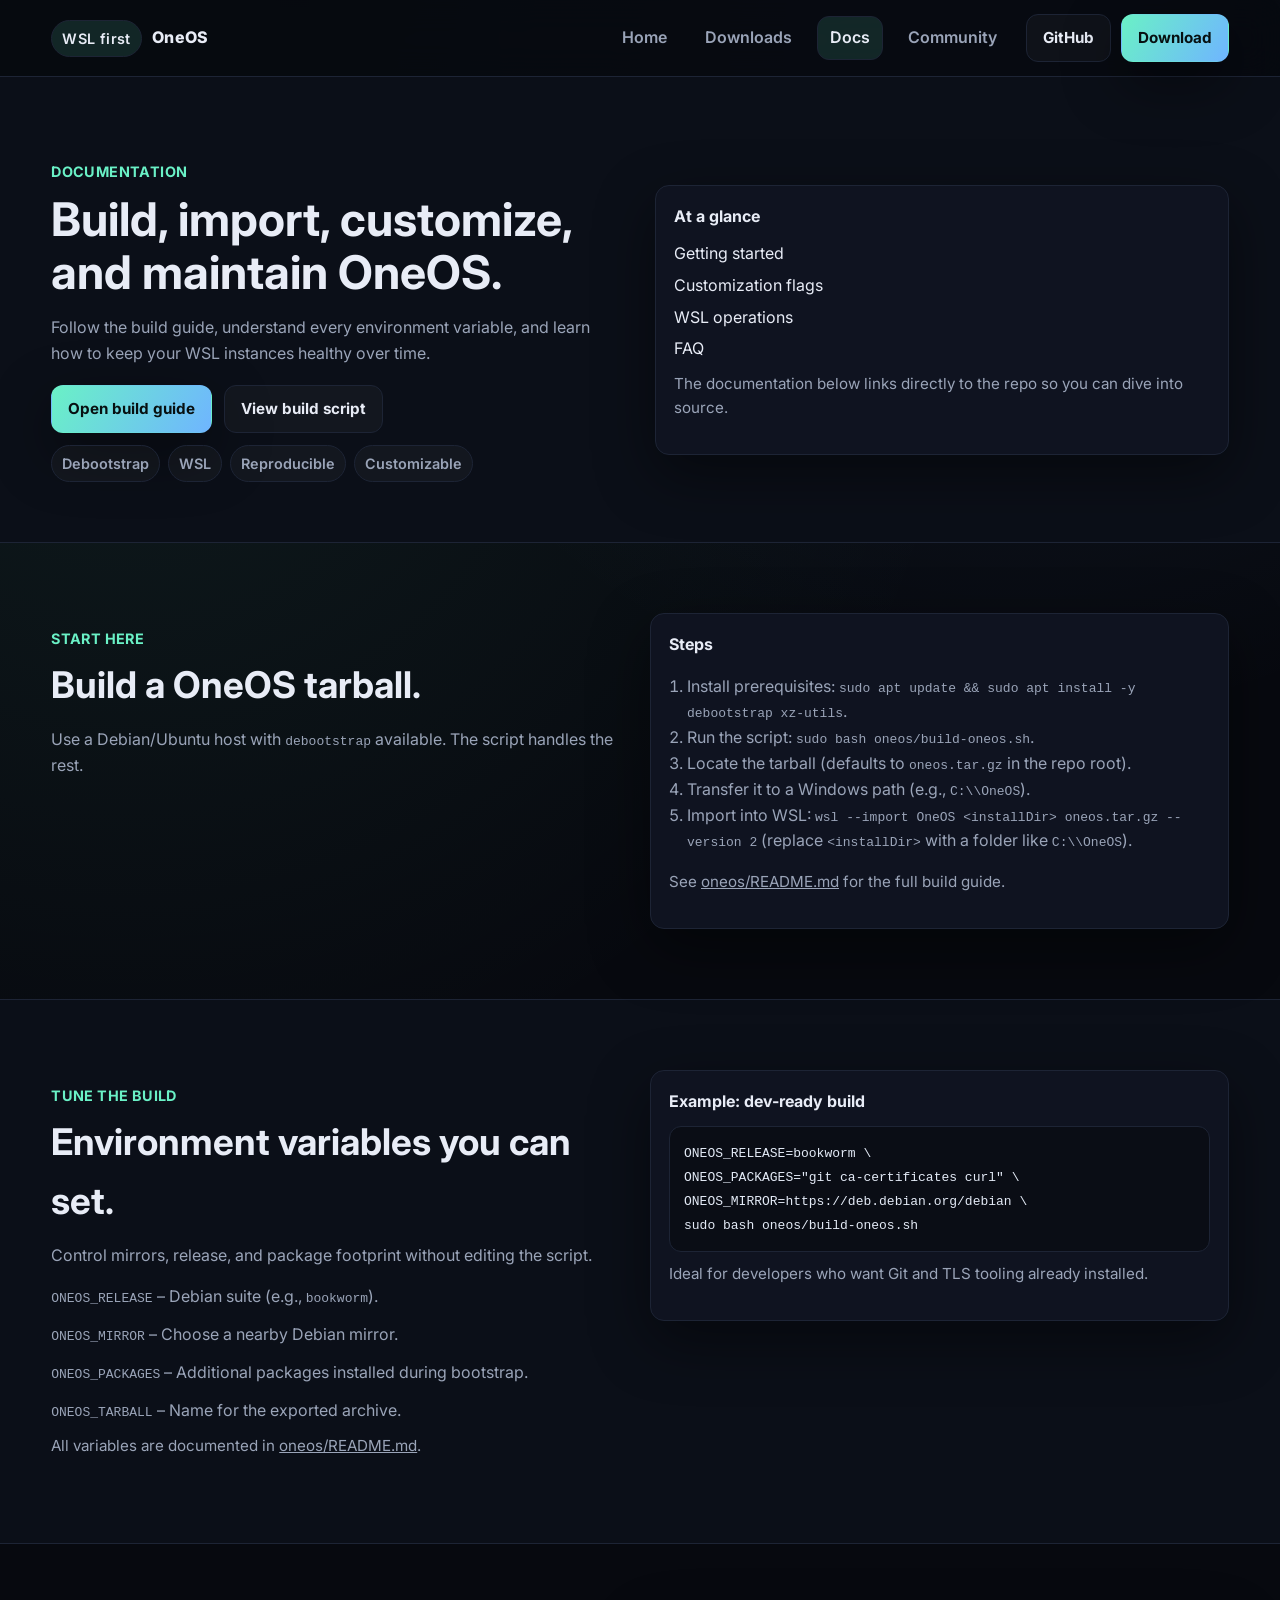
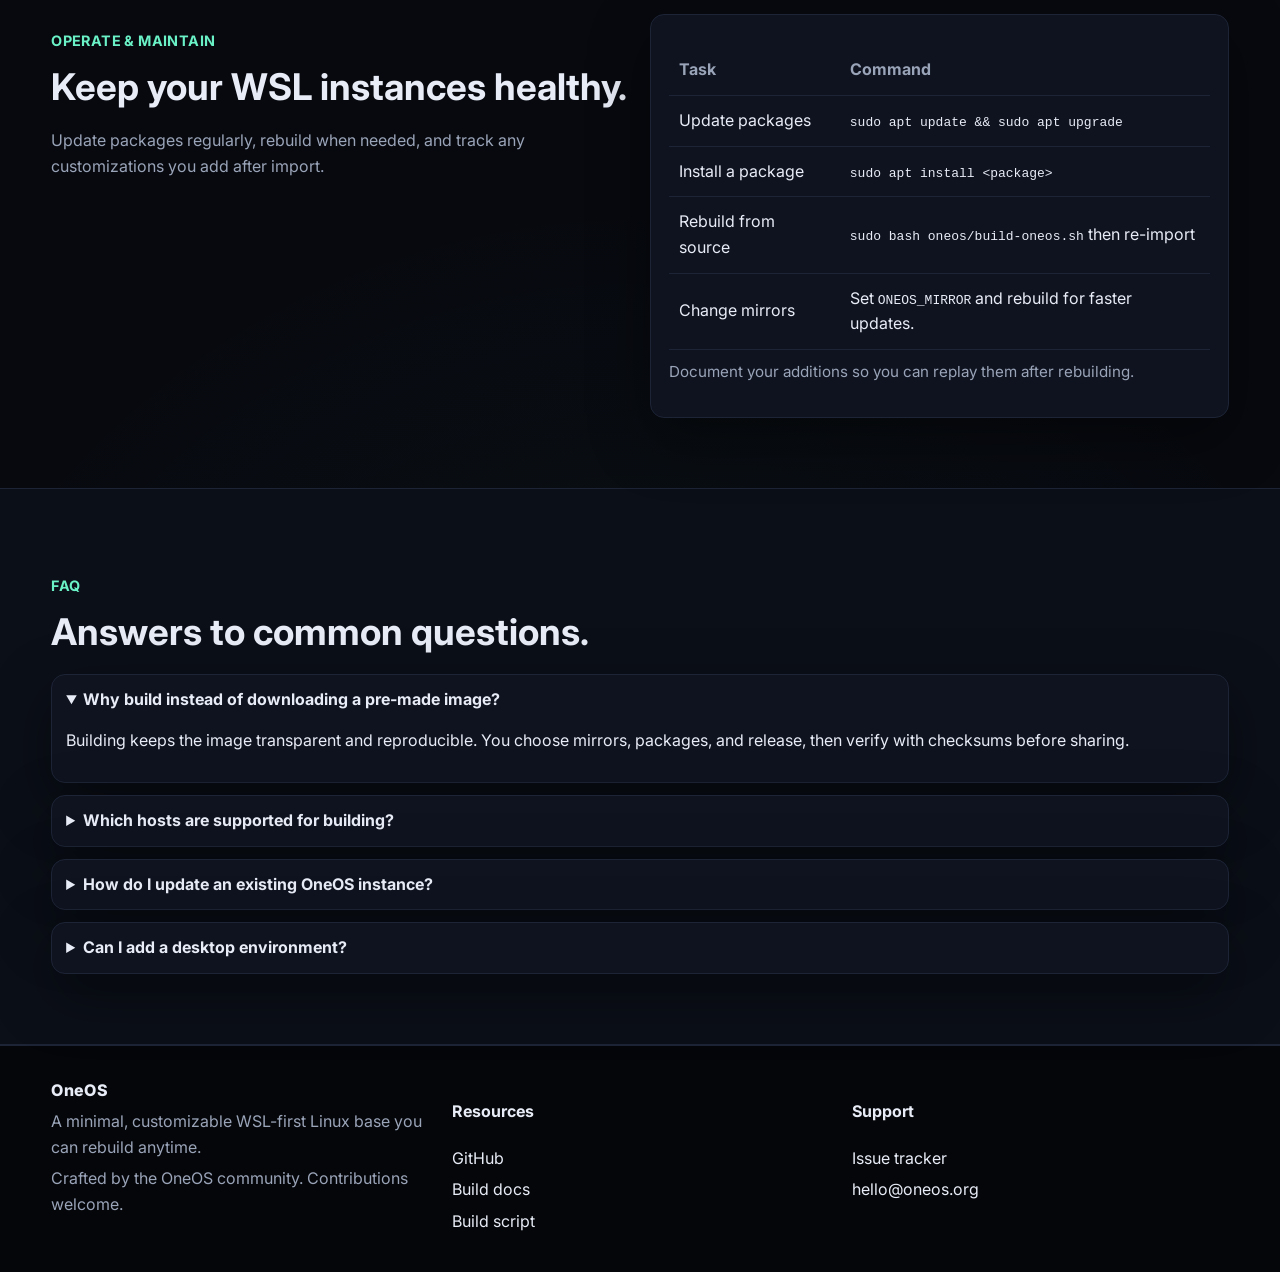
==== commit 6d9bf506: "Clarify WSL import install directory" ====
--- a/oneos-site/docs.html
+++ b/oneos-site/docs.html
@@ -75,7 +75,7 @@
             <li>Run the script: <code>sudo bash oneos/build-oneos.sh</code>.</li>
             <li>Locate the tarball (defaults to <code>oneos.tar.gz</code> in the repo root).</li>
             <li>Transfer it to a Windows path (e.g., <code>C:\\OneOS</code>).</li>
-            <li>Import into WSL: <code>wsl --import OneOS C:\\OneOS oneos.tar.gz --version 2</code>.</li>
+            <li>Import into WSL: <code>wsl --import OneOS &lt;installDir&gt; oneos.tar.gz --version 2</code> (replace <code>&lt;installDir&gt;</code> with a folder like <code>C:\\OneOS</code>).</li>
           </ol>
           <p class="meta">See <a href="oneos/README.md">oneos/README.md</a> for the full build guide.</p>
         </div>
